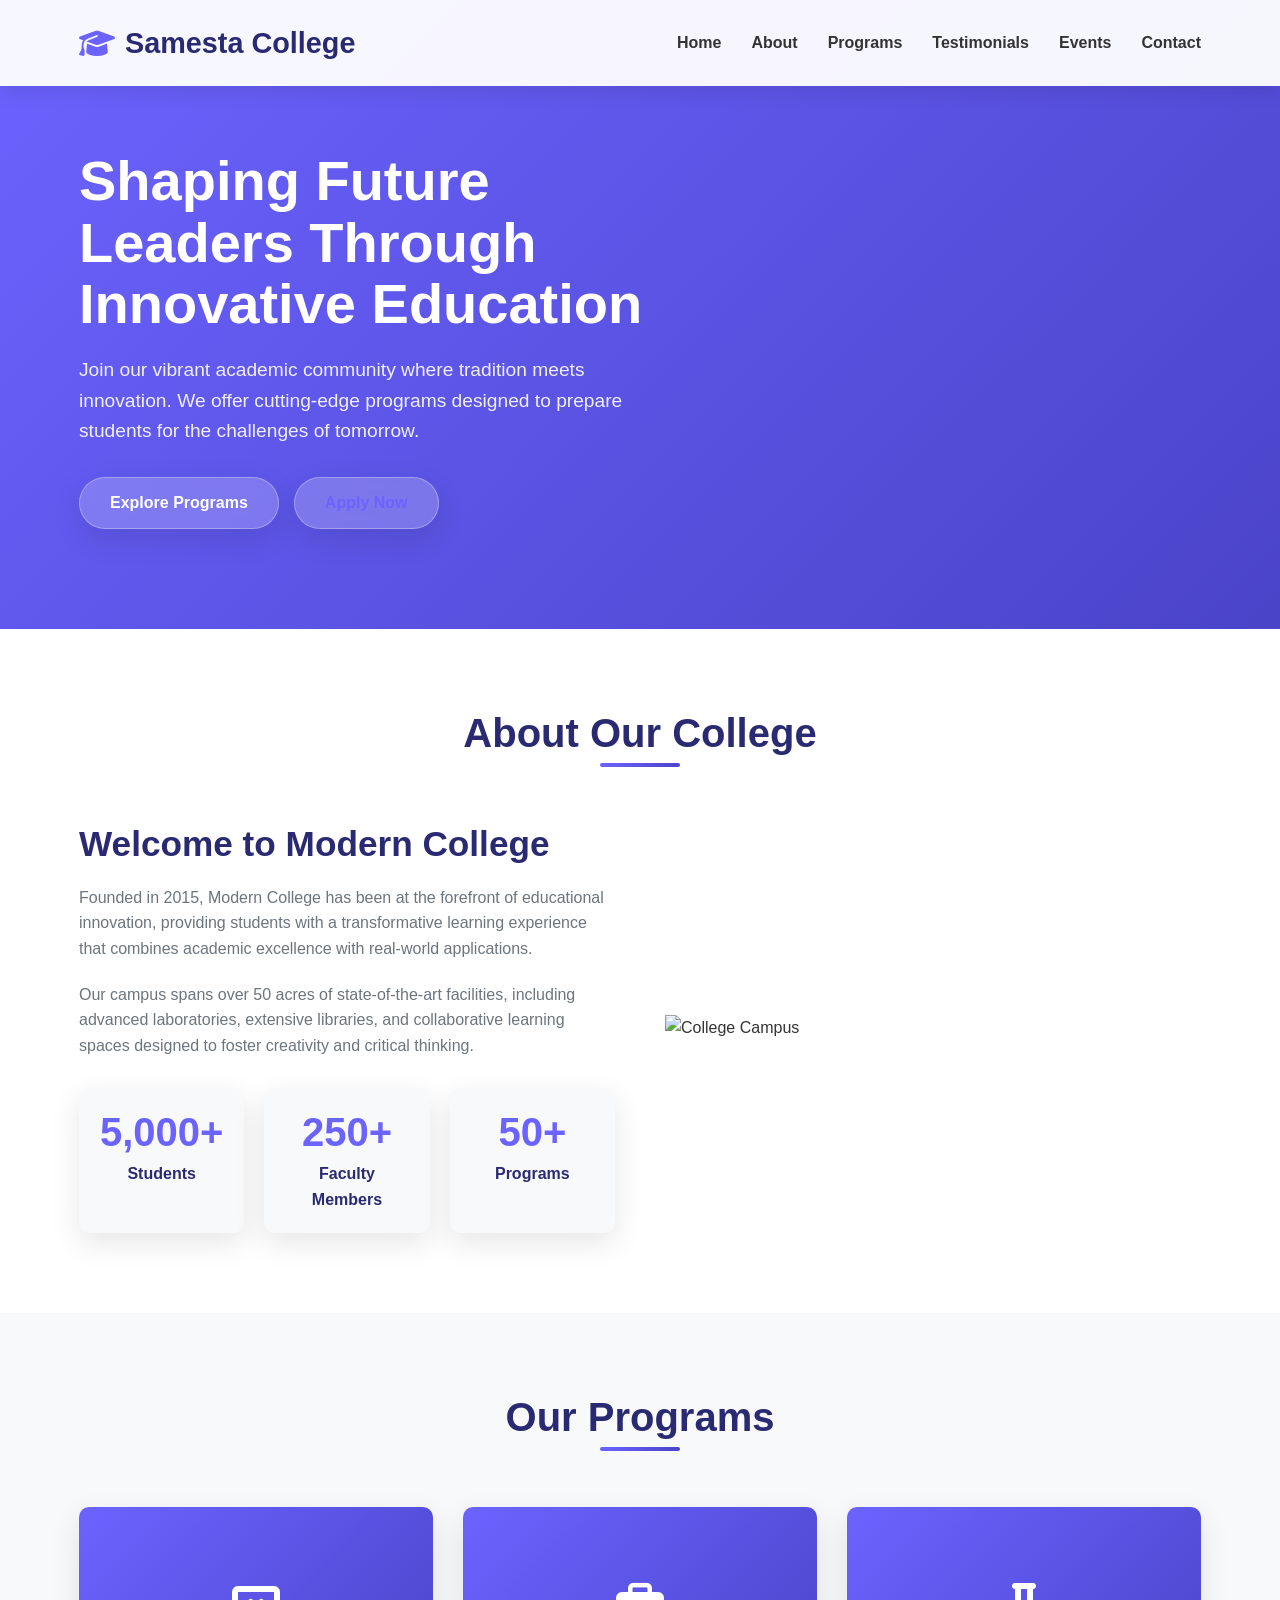
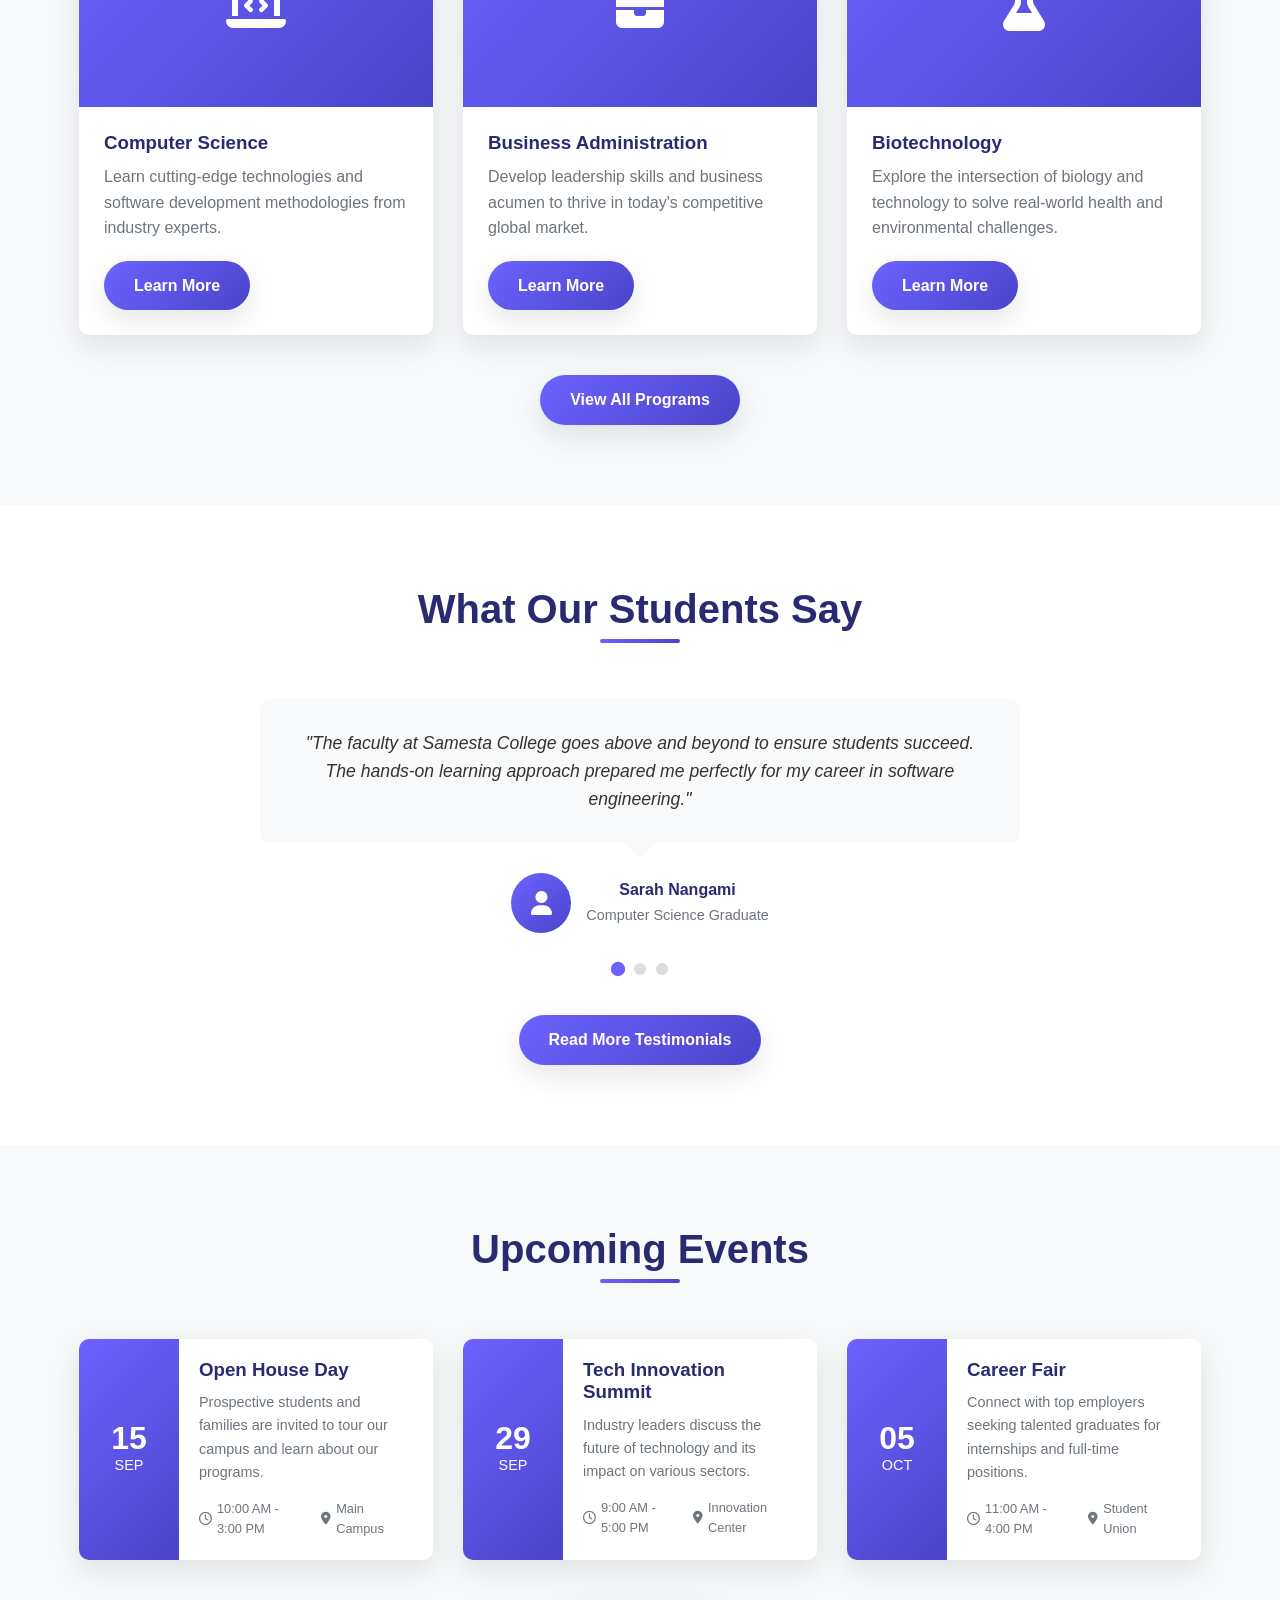
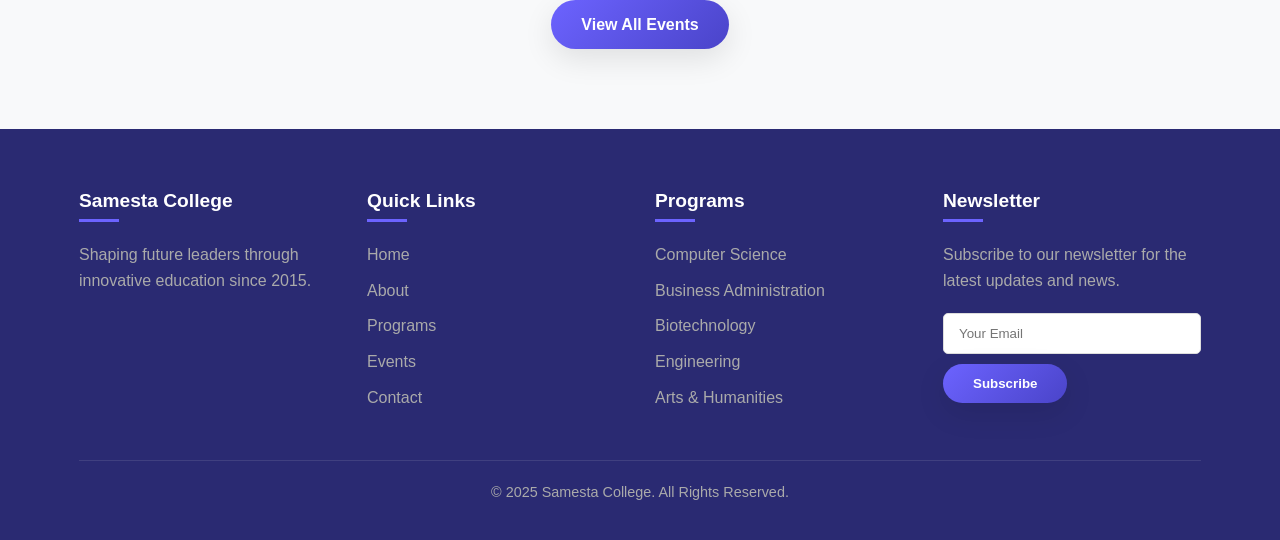
==== index.html @ 53176f8b "First Commit" ====
<!DOCTYPE html>
<html lang="en">
<head>
    <meta charset="UTF-8">
    <meta name="viewport" content="width=device-width, initial-scale=1.0">
    <title>Samesta College | Digital Education Experience</title>
    <link rel="stylesheet" href="https://cdnjs.cloudflare.com/ajax/libs/font-awesome/6.4.0/css/all.min.css">
    <link rel="stylesheet" href="styles/styles.css">
</head>
<body>
    <!-- Header & Navigation -->
    <header id="header">
        <div class="container">
            <nav class="navbar">
                <a href="index.html" class="logo"><i class="fas fa-graduation-cap"></i> Samesta College</a>
                <div class="menu-toggle" id="menu-toggle">
                    <i class="fas fa-bars"></i>
                </div>
                <ul class="nav-links" id="nav-links">
                    <li><a href="index.html">Home</a></li>
                    <li><a href="about.html">About</a></li>
                    <li><a href="programs.html">Programs</a></li>
                    <li><a href="testimonials.html">Testimonials</a></li>
                    <li><a href="events.html">Events</a></li>
                    <li><a href="contact.html">Contact</a></li>
                </ul>
            </nav>
        </div>
    </header>

    <!-- Hero Section -->
    <section class="hero" id="home">
        <div class="container">
            <div class="hero-content">
                <h1>Shaping Future Leaders Through Innovative Education</h1>
                <p>Join our vibrant academic community where tradition meets innovation. We offer cutting-edge programs designed to prepare students for the challenges of tomorrow.</p>
                <div class="hero-btns">
                    <a href="programs.html" class="btn">Explore Programs</a>
                    <a href="contact.html" class="btn btn-outline">Apply Now</a>
                </div>
            </div>
        </div>
    </section>

    <!-- About Section -->
    <section class="about" id="about">
        <div class="container">
            <div class="section-title">
                <h2>About Our College</h2>
            </div>
            <div class="about-content">
                <div class="about-text">
                    <h2>Welcome to Modern College</h2>
                    <p>Founded in 2015, Modern College has been at the forefront of educational innovation, providing students with a transformative learning experience that combines academic excellence with real-world applications.</p>
                    <p>Our campus spans over 50 acres of state-of-the-art facilities, including advanced laboratories, extensive libraries, and collaborative learning spaces designed to foster creativity and critical thinking.</p>
                    <div class="about-stats">
                        <div class="stat">
                            <h3>5,000+</h3>
                            <p>Students</p>
                        </div>
                        <div class="stat">
                            <h3>250+</h3>
                            <p>Faculty Members</p>
                        </div>
                        <div class="stat">
                            <h3>50+</h3>
                            <p>Programs</p>
                        </div>
                    </div>
                </div>
                <div class="about-image">
                    <img src="https://images.unsplash.com/photo-1523050854058-8df90110c9f1?ixlib=rb-4.0.3&auto=format&fit=crop&w=1000&q=80" alt="College Campus">
                </div>
            </div>
        </div>
    </section>

    <!-- Programs Section -->
    <section class="programs" id="programs">
        <div class="container">
            <div class="section-title">
                <h2>Our Programs</h2>
            </div>
            <div class="programs-grid">
                <div class="program-card">
                    <div class="program-img">
                        <i class="fas fa-laptop-code"></i>
                    </div>
                    <div class="program-content">
                        <h3>Computer Science</h3>
                        <p>Learn cutting-edge technologies and software development methodologies from industry experts.</p>
                        <a href="programs.html" class="btn">Learn More</a>
                    </div>
                </div>
                <div class="program-card">
                    <div class="program-img">
                        <i class="fas fa-briefcase"></i>
                    </div>
                    <div class="program-content">
                        <h3>Business Administration</h3>
                        <p>Develop leadership skills and business acumen to thrive in today's competitive global market.</p>
                        <a href="programs.html" class="btn">Learn More</a>
                    </div>
                </div>
                <div class="program-card">
                    <div class="program-img">
                        <i class="fas fa-flask"></i>
                    </div>
                    <div class="program-content">
                        <h3>Biotechnology</h3>
                        <p>Explore the intersection of biology and technology to solve real-world health and environmental challenges.</p>
                        <a href="programs.html" class="btn">Learn More</a>
                    </div>
                </div>
            </div>
            <div style="text-align: center; margin-top: 40px;">
                <a href="programs.html" class="btn">View All Programs</a>
            </div>
        </div>
    </section>

    <!-- Testimonials Section -->
    <section class="testimonials" id="testimonials">
        <div class="container">
            <div class="section-title">
                <h2>What Our Students Say</h2>
            </div>
            <div class="testimonial-carousel">
                <div class="testimonial-slide active">
                    <div class="testimonial-content">
                        <p>"The faculty at Samesta College goes above and beyond to ensure students succeed. The hands-on learning approach prepared me perfectly for my career in software engineering."</p>
                    </div>
                    <div class="testimonial-author">
                        <div class="author-img">
                            <i class="fas fa-user"></i>
                        </div>
                        <div class="author-info">
                            <h4>Sarah Nangami</h4>
                            <p>Computer Science Graduate</p>
                        </div>
                    </div>
                </div>
                <div class="testimonial-slide">
                    <div class="testimonial-content">
                        <p>"The diverse campus community and extensive extracurricular opportunities made my college experience unforgettable. I formed lifelong friendships and professional connections."</p>
                    </div>
                    <div class="testimonial-author">
                        <div class="author-img">
                            <i class="fas fa-user"></i>
                        </div>
                        <div class="author-info">
                            <h4>Michael Kariuki</h4>
                            <p>Business Administration Student</p>
                        </div>
                    </div>
                </div>
                <div class="testimonial-slide">
                    <div class="testimonial-content">
                        <p>"The research opportunities available to undergraduates at Modern College are exceptional. I was able to work on cutting-edge projects that directly impacted my field of study."</p>
                    </div>
                    <div class="testimonial-author">
                        <div class="author-img">
                            <i class="fas fa-user"></i>
                        </div>
                        <div class="author-info">
                            <h4>Emily Koki</h4>
                            <p>Biotechnology Major</p>
                        </div>
                    </div>
                </div>
                <div class="carousel-controls">
                    <span class="carousel-dot active" data-slide="0"></span>
                    <span class="carousel-dot" data-slide="1"></span>
                    <span class="carousel-dot" data-slide="2"></span>
                </div>
            </div>
            <div style="text-align: center; margin-top: 40px;">
                <a href="testimonials.html" class="btn">Read More Testimonials</a>
            </div>
        </div>
    </section>

    <!-- Events Section -->
    <section class="events" id="events">
        <div class="container">
            <div class="section-title">
                <h2>Upcoming Events</h2>
            </div>
            <div class="events-grid">
                <div class="event-card">
                    <div class="event-date">
                        <span class="day">15</span>
                        <span class="month">Sep</span>
                    </div>
                    <div class="event-content">
                        <h3>Open House Day</h3>
                        <p>Prospective students and families are invited to tour our campus and learn about our programs.</p>
                        <div class="event-meta">
                            <span><i class="far fa-clock"></i> 10:00 AM - 3:00 PM</span>
                            <span><i class="fas fa-map-marker-alt"></i> Main Campus</span>
                        </div>
                    </div>
                </div>
                <div class="event-card">
                    <div class="event-date">
                        <span class="day">29</span>
                        <span class="month">Sep</span>
                    </div>
                    <div class="event-content">
                        <h3>Tech Innovation Summit</h3>
                        <p>Industry leaders discuss the future of technology and its impact on various sectors.</p>
                        <div class="event-meta">
                            <span><i class="far fa-clock"></i> 9:00 AM - 5:00 PM</span>
                            <span><i class="fas fa-map-marker-alt"></i> Innovation Center</span>
                        </div>
                    </div>
                </div>
                <div class="event-card">
                    <div class="event-date">
                        <span class="day">05</span>
                        <span class="month">Oct</span>
                    </div>
                    <div class="event-content">
                        <h3>Career Fair</h3>
                        <p>Connect with top employers seeking talented graduates for internships and full-time positions.</p>
                        <div class="event-meta">
                            <span><i class="far fa-clock"></i> 11:00 AM - 4:00 PM</span>
                            <span><i class="fas fa-map-marker-alt"></i> Student Union</span>
                        </div>
                    </div>
                </div>
            </div>
            <div style="text-align: center; margin-top: 40px;">
                <a href="events.html" class="btn">View All Events</a>
            </div>
        </div>
    </section>

    <!-- Footer -->
    <footer>
        <div class="container">
            <div class="footer-content">
                <div class="footer-col">
                    <h3>Samesta College</h3>
                    <p>Shaping future leaders through innovative education since 2015.</p>
                </div>
                <div class="footer-col">
                    <h3>Quick Links</h3>
                    <ul class="footer-links">
                        <li><a href="index.html">Home</a></li>
                        <li><a href="about.html">About</a></li>
                        <li><a href="programs.html">Programs</a></li>
                        <li><a href="events.html">Events</a></li>
                        <li><a href="contact.html">Contact</a></li>
                    </ul>
                </div>
                <div class="footer-col">
                    <h3>Programs</h3>
                    <ul class="footer-links">
                        <li><a href="programs.html">Computer Science</a></li>
                        <li><a href="programs.html">Business Administration</a></li>
                        <li><a href="programs.html">Biotechnology</a></li>
                        <li><a href="programs.html">Engineering</a></li>
                        <li><a href="programs.html">Arts & Humanities</a></li>
                    </ul>
                </div>
                <div class="footer-col">
                    <h3>Newsletter</h3>
                    <p>Subscribe to our newsletter for the latest updates and news.</p>
                    <form class="newsletter-form">
                        <input type="email" placeholder="Your Email" class="form-control" style="margin-bottom: 10px;">
                        <button type="submit" class="btn">Subscribe</button>
                    </form>
                </div>
            </div>
            <div class="footer-bottom">
                <p>&copy; 2025 Samesta College. All Rights Reserved.</p>
            </div>
        </div>
    </footer>

    <script src="script/script.js"></script>
</body>
</html>
---- styles/styles.css ----
/* CSS Variables */
:root {
    --primary: #6c63ff;
    --secondary: #4a44c9;
    --accent: #ff6584;
    --dark: #2a2a72;
    --light: #f8f9fa;
    --gray: #6c757d;
    --gradient: linear-gradient(135deg, var(--primary), var(--secondary));
    --shadow: 0 10px 30px rgba(0, 0, 0, 0.1);
    --transition: all 0.3s ease;
}

/* Reset & Base Styles */
* {
    margin: 0;
    padding: 0;
    box-sizing: border-box;
}

html {
    scroll-behavior: smooth;
}

body {
    font-family: 'Segoe UI', Tahoma, Geneva, Verdana, sans-serif;
    line-height: 1.6;
    color: #333;
    background-color: var(--light);
    overflow-x: hidden;
}

h1, h2, h3, h4, h5 {
    font-weight: 700;
    line-height: 1.2;
    margin-bottom: 1rem;
}

p {
    margin-bottom: 1rem;
}

a {
    text-decoration: none;
    color: inherit;
}

ul {
    list-style: none;
}

img {
    max-width: 100%;
    height: auto;
}

.container {
    width: 90%;
    max-width: 1200px;
    margin: 0 auto;
    padding: 0 15px;
}

.btn {
    display: inline-block;
    padding: 12px 30px;
    background: var(--gradient);
    color: white;
    border-radius: 30px;
    font-weight: 600;
    transition: var(--transition);
    border: none;
    cursor: pointer;
    box-shadow: var(--shadow);
}

.btn:hover {
    transform: translateY(-3px);
    box-shadow: 0 15px 30px rgba(0, 0, 0, 0.2);
}

.btn-outline {
    background: transparent;
    border: 2px solid var(--primary);
    color: var(--primary);
}

.btn-outline:hover {
    background: var(--gradient);
    color: white;
}

section {
    padding: 80px 0;
}

.section-title {
    text-align: center;
    margin-bottom: 50px;
}

.section-title h2 {
    font-size: 2.5rem;
    color: var(--dark);
    position: relative;
    display: inline-block;
}

.section-title h2::after {
    content: '';
    position: absolute;
    bottom: -10px;
    left: 50%;
    transform: translateX(-50%);
    width: 80px;
    height: 4px;
    background: var(--gradient);
    border-radius: 2px;
}

/* Header & Navigation */
header {
    position: fixed;
    top: 0;
    left: 0;
    width: 100%;
    z-index: 1000;
    background: rgba(255, 255, 255, 0.95);
    box-shadow: 0 5px 20px rgba(0, 0, 0, 0.1);
    transition: var(--transition);
}

header.scrolled {
    background: white;
    padding: 10px 0;
}

.navbar {
    display: flex;
    justify-content: space-between;
    align-items: center;
    padding: 20px 0;
}

.logo {
    font-size: 1.8rem;
    font-weight: 700;
    color: var(--dark);
    display: flex;
    align-items: center;
}

.logo i {
    color: var(--primary);
    margin-right: 10px;
}

.nav-links {
    display: flex;
}

.nav-links li {
    margin-left: 30px;
}

.nav-links a {
    font-weight: 600;
    position: relative;
    padding: 5px 0;
}

.nav-links a::after {
    content: '';
    position: absolute;
    bottom: 0;
    left: 0;
    width: 0;
    height: 2px;
    background: var(--gradient);
    transition: var(--transition);
}

.nav-links a:hover::after {
    width: 100%;
}

.menu-toggle {
    display: none;
    font-size: 1.5rem;
    cursor: pointer;
}

/* Hero Section */
.hero {
    padding: 150px 0 100px;
    background: var(--gradient);
    color: white;
    position: relative;
    overflow: hidden;
}

.hero::before {
    content: '';
    position: absolute;
    top: 0;
    left: 0;
    width: 100%;
    height: 100%;
    background: url('[data-uri]');
    opacity: 0.2;
}

.hero-content {
    position: relative;
    z-index: 1;
    max-width: 600px;
}

.hero h1 {
    font-size: 3.5rem;
    margin-bottom: 20px;
    line-height: 1.1;
}

.hero p {
    font-size: 1.2rem;
    margin-bottom: 30px;
    opacity: 0.9;
}

.hero-btns {
    display: flex;
    gap: 15px;
}

.hero-btns .btn {
    background: rgba(255, 255, 255, 0.2);
    backdrop-filter: blur(10px);
    border: 1px solid rgba(255, 255, 255, 0.3);
}

.hero-btns .btn:hover {
    background: white;
    color: var(--primary);
}

/* About Section */
.about {
    background: white;
}

.about-content {
    display: grid;
    grid-template-columns: 1fr 1fr;
    gap: 50px;
    align-items: center;
}

.about-text h2 {
    font-size: 2.2rem;
    color: var(--dark);
    margin-bottom: 20px;
}

.about-text p {
    margin-bottom: 20px;
    color: var(--gray);
}

.about-stats {
    display: grid;
    grid-template-columns: repeat(3, 1fr);
    gap: 20px;
    margin-top: 30px;
}

.stat {
    text-align: center;
    padding: 20px;
    border-radius: 10px;
    background: var(--light);
    box-shadow: var(--shadow);
}

.stat h3 {
    font-size: 2.5rem;
    color: var(--primary);
    margin-bottom: 5px;
}

.stat p {
    font-weight: 600;
    color: var(--dark);
    margin: 0;
}

/* Programs Section */
.programs {
    background: var(--light);
}

.programs-grid {
    display: grid;
    grid-template-columns: repeat(auto-fit, minmax(300px, 1fr));
    gap: 30px;
}

.program-card {
    background: white;
    border-radius: 10px;
    overflow: hidden;
    box-shadow: var(--shadow);
    transition: var(--transition);
}

.program-card:hover {
    transform: translateY(-10px);
}

.program-img {
    height: 200px;
    background: var(--gradient);
    display: flex;
    align-items: center;
    justify-content: center;
    color: white;
    font-size: 3rem;
}

.program-content {
    padding: 25px;
}

.program-content h3 {
    color: var(--dark);
    margin-bottom: 10px;
}

.program-content p {
    color: var(--gray);
    margin-bottom: 20px;
}

/* Testimonials Section */
.testimonials {
    background: white;
    position: relative;
    overflow: hidden;
}

.testimonial-carousel {
    position: relative;
    max-width: 800px;
    margin: 0 auto;
}

.testimonial-slide {
    display: none;
    text-align: center;
    padding: 0 20px;
}

.testimonial-slide.active {
    display: block;
    animation: fadeIn 0.5s ease;
}

@keyframes fadeIn {
    from { opacity: 0; }
    to { opacity: 1; }
}

.testimonial-content {
    background: var(--light);
    padding: 30px;
    border-radius: 10px;
    margin-bottom: 30px;
    position: relative;
}

.testimonial-content::after {
    content: '';
    position: absolute;
    bottom: -15px;
    left: 50%;
    transform: translateX(-50%);
    width: 0;
    height: 0;
    border-left: 15px solid transparent;
    border-right: 15px solid transparent;
    border-top: 15px solid var(--light);
}

.testimonial-content p {
    font-style: italic;
    font-size: 1.1rem;
    margin-bottom: 0;
}

.testimonial-author {
    display: flex;
    align-items: center;
    justify-content: center;
}

.author-img {
    width: 60px;
    height: 60px;
    border-radius: 50%;
    background: var(--gradient);
    display: flex;
    align-items: center;
    justify-content: center;
    color: white;
    font-size: 1.5rem;
    margin-right: 15px;
}

.author-info h4 {
    margin-bottom: 5px;
    color: var(--dark);
}

.author-info p {
    color: var(--gray);
    margin: 0;
    font-size: 0.9rem;
}

.carousel-controls {
    display: flex;
    justify-content: center;
    margin-top: 30px;
}

.carousel-dot {
    width: 12px;
    height: 12px;
    border-radius: 50%;
    background: #ddd;
    margin: 0 5px;
    cursor: pointer;
    transition: var(--transition);
}

.carousel-dot.active {
    background: var(--primary);
    transform: scale(1.2);
}

/* Events Section */
.events {
    background: var(--light);
}

.events-grid {
    display: grid;
    grid-template-columns: repeat(auto-fit, minmax(300px, 1fr));
    gap: 30px;
}

.event-card {
    background: white;
    border-radius: 10px;
    overflow: hidden;
    box-shadow: var(--shadow);
    display: flex;
}

.event-date {
    background: var(--gradient);
    color: white;
    padding: 20px;
    display: flex;
    flex-direction: column;
    align-items: center;
    justify-content: center;
    min-width: 100px;
}

.event-date .day {
    font-size: 2rem;
    font-weight: 700;
    line-height: 1;
}

.event-date .month {
    font-size: 0.9rem;
    text-transform: uppercase;
}

.event-content {
    padding: 20px;
}

.event-content h3 {
    color: var(--dark);
    margin-bottom: 10px;
}

.event-content p {
    color: var(--gray);
    font-size: 0.9rem;
    margin-bottom: 15px;
}

.event-meta {
    display: flex;
    font-size: 0.8rem;
    color: var(--gray);
}

.event-meta span {
    margin-right: 15px;
    display: flex;
    align-items: center;
}

.event-meta i {
    margin-right: 5px;
}

/* Contact Section */
.contact {
    background: white;
}

.contact-content {
    display: grid;
    grid-template-columns: 1fr 1fr;
    gap: 50px;
}

.contact-info h3 {
    color: var(--dark);
    margin-bottom: 20px;
}

.contact-details {
    margin-bottom: 30px;
}

.contact-item {
    display: flex;
    margin-bottom: 15px;
}

.contact-icon {
    width: 40px;
    height: 40px;
    background: var(--gradient);
    border-radius: 50%;
    display: flex;
    align-items: center;
    justify-content: center;
    color: white;
    margin-right: 15px;
}

.contact-text h4 {
    margin-bottom: 5px;
    color: var(--dark);
}

.contact-text p {
    margin: 0;
    color: var(--gray);
}

.social-links {
    display: flex;
    gap: 15px;
}

.social-links a {
    width: 40px;
    height: 40px;
    background: var(--light);
    border-radius: 50%;
    display: flex;
    align-items: center;
    justify-content: center;
    transition: var(--transition);
}

.social-links a:hover {
    background: var(--gradient);
    color: white;
    transform: translateY(-5px);
}

.contact-form {
    background: var(--light);
    padding: 30px;
    border-radius: 10px;
}

.form-group {
    margin-bottom: 20px;
}

.form-group label {
    display: block;
    margin-bottom: 5px;
    font-weight: 600;
    color: var(--dark);
}

.form-control {
    width: 100%;
    padding: 12px 15px;
    border: 1px solid #ddd;
    border-radius: 5px;
    font-family: inherit;
    transition: var(--transition);
}

.form-control:focus {
    outline: none;
    border-color: var(--primary);
    box-shadow: 0 0 0 3px rgba(108, 99, 255, 0.2);
}

textarea.form-control {
    min-height: 150px;
    resize: vertical;
}

/* Footer */
footer {
    background: var(--dark);
    color: white;
    padding: 60px 0 20px;
}

.footer-content {
    display: grid;
    grid-template-columns: repeat(4, 1fr);
    gap: 30px;
    margin-bottom: 40px;
}

.footer-col h3 {
    font-size: 1.2rem;
    margin-bottom: 20px;
    position: relative;
    padding-bottom: 10px;
}

.footer-col h3::after {
    content: '';
    position: absolute;
    bottom: 0;
    left: 0;
    width: 40px;
    height: 3px;
    background: var(--primary);
}

.footer-col p {
    color: #aaa;
    margin-bottom: 20px;
}

.footer-links li {
    margin-bottom: 10px;
}

.footer-links a {
    color: #aaa;
    transition: var(--transition);
}

.footer-links a:hover {
    color: white;
    padding-left: 5px;
}

.footer-bottom {
    text-align: center;
    padding-top: 20px;
    border-top: 1px solid rgba(255, 255, 255, 0.1);
    color: #aaa;
    font-size: 0.9rem;
}

/* Page-specific Styles */
.page-hero {
    padding: 150px 0 80px;
    background: var(--gradient);
    color: white;
    text-align: center;
}

.page-hero h1 {
    font-size: 3rem;
    margin-bottom: 20px;
}

.breadcrumb {
    display: flex;
    justify-content: center;
    gap: 10px;
}

.breadcrumb a {
    color: rgba(255, 255, 255, 0.8);
}

.breadcrumb a:hover {
    color: white;
}

.breadcrumb span {
    color: white;
}

/* Programs Page */
.programs-page {
    padding: 80px 0;
}

.program-categories {
    display: flex;
    justify-content: center;
    margin-bottom: 40px;
    flex-wrap: wrap;
    gap: 10px;
}

.category-btn {
    padding: 10px 20px;
    background: var(--light);
    border: none;
    border-radius: 30px;
    cursor: pointer;
    transition: var(--transition);
    font-weight: 600;
}

.category-btn.active {
    background: var(--gradient);
    color: white;
}

/* Responsive Styles */
@media (max-width: 992px) {
    .about-content, .contact-content {
        grid-template-columns: 1fr;
    }
    
    .footer-content {
        grid-template-columns: repeat(2, 1fr);
    }
}

@media (max-width: 768px) {
    .menu-toggle {
        display: block;
    }
    
    .nav-links {
        position: fixed;
        top: 80px;
        left: -100%;
        width: 100%;
        height: calc(100vh - 80px);
        background: white;
        flex-direction: column;
        align-items: center;
        justify-content: flex-start;
        padding-top: 50px;
        transition: var(--transition);
    }
    
    .nav-links.active {
        left: 0;
    }
    
    .nav-links li {
        margin: 15px 0;
    }
    
    .hero h1 {
        font-size: 2.5rem;
    }
    
    .hero-btns {
        flex-direction: column;
        gap: 10px;
    }
    
    .about-stats {
        grid-template-columns: 1fr;
    }
    
    .section-title h2 {
        font-size: 2rem;
    }
    
    .page-hero h1 {
        font-size: 2.5rem;
    }
}

@media (max-width: 576px) {
    .footer-content {
        grid-template-columns: 1fr;
    }
    
    .event-card {
        flex-direction: column;
    }
    
    .event-date {
        flex-direction: row;
        justify-content: center;
        gap: 10px;
        min-height: 80px;
    }
    
    .program-categories {
        flex-direction: column;
        align-items: center;
    }
    
    .category-btn {
        width: 200px;
    }
}
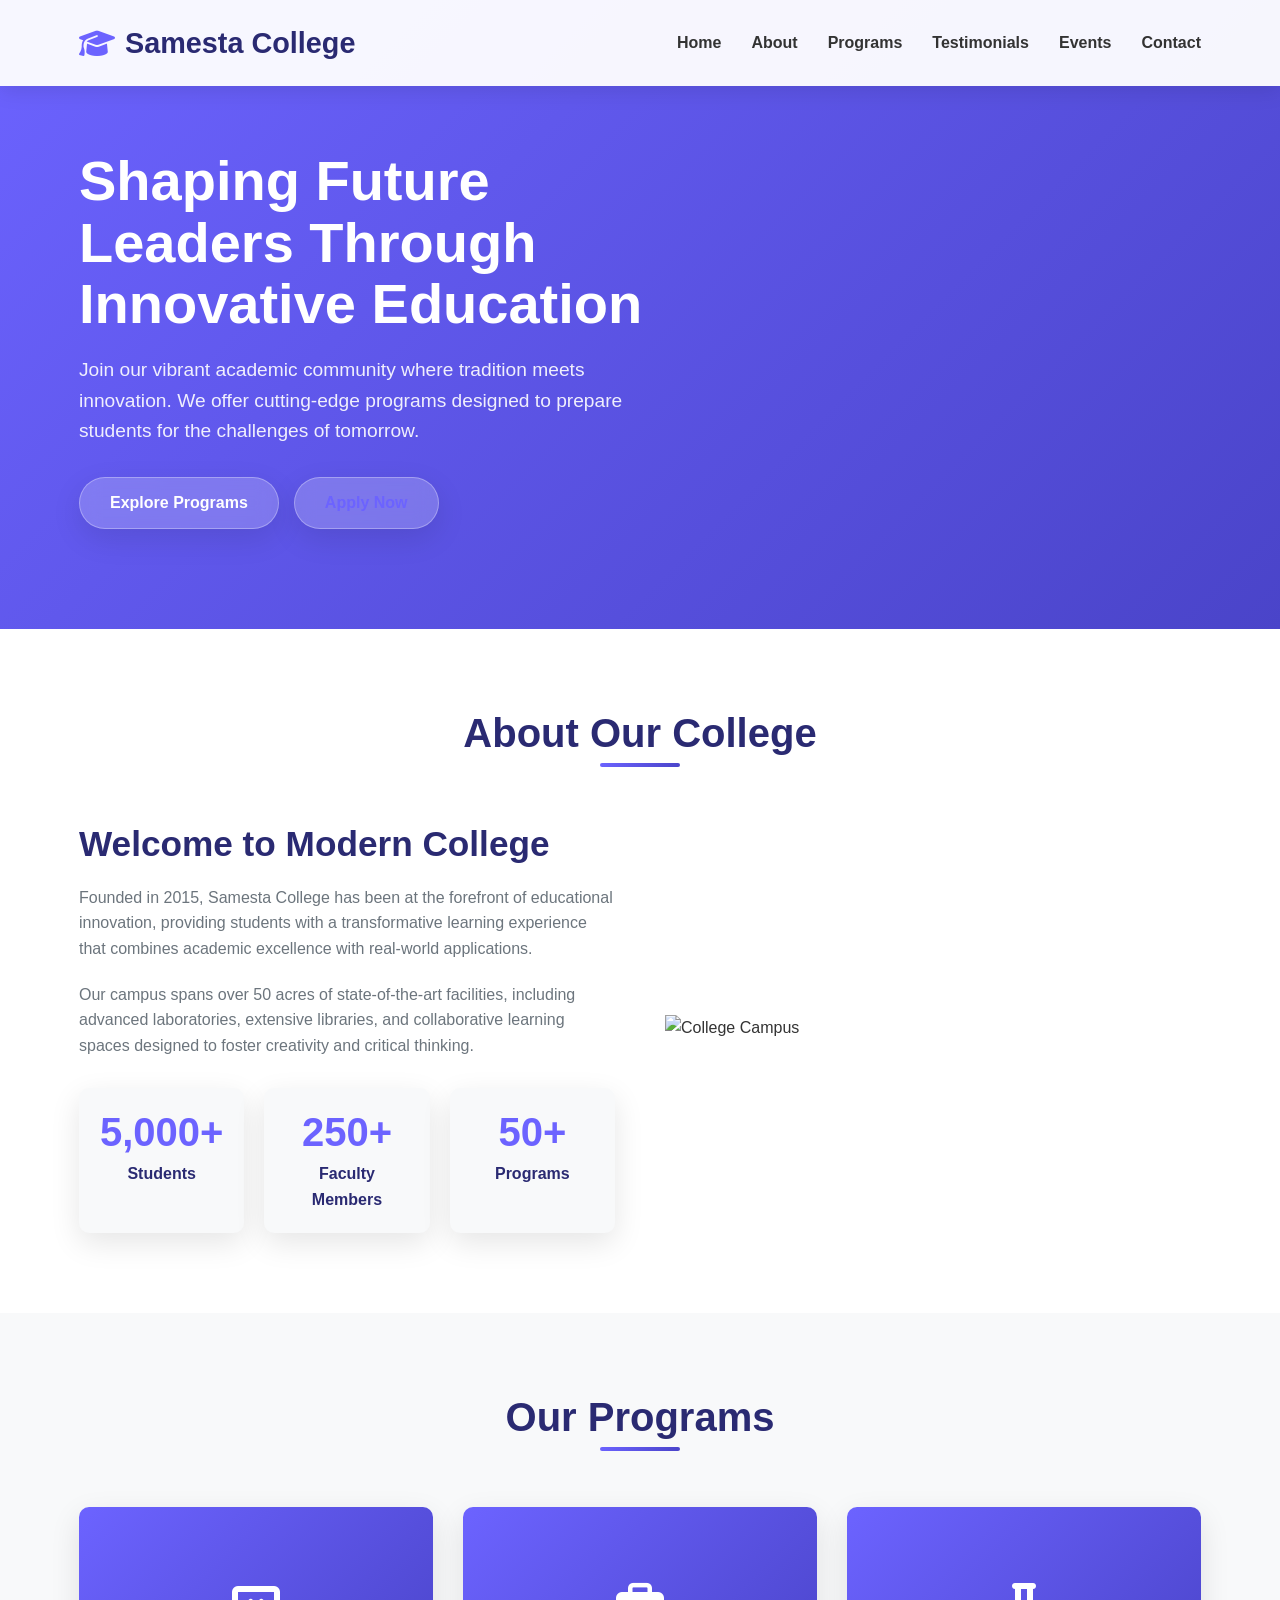
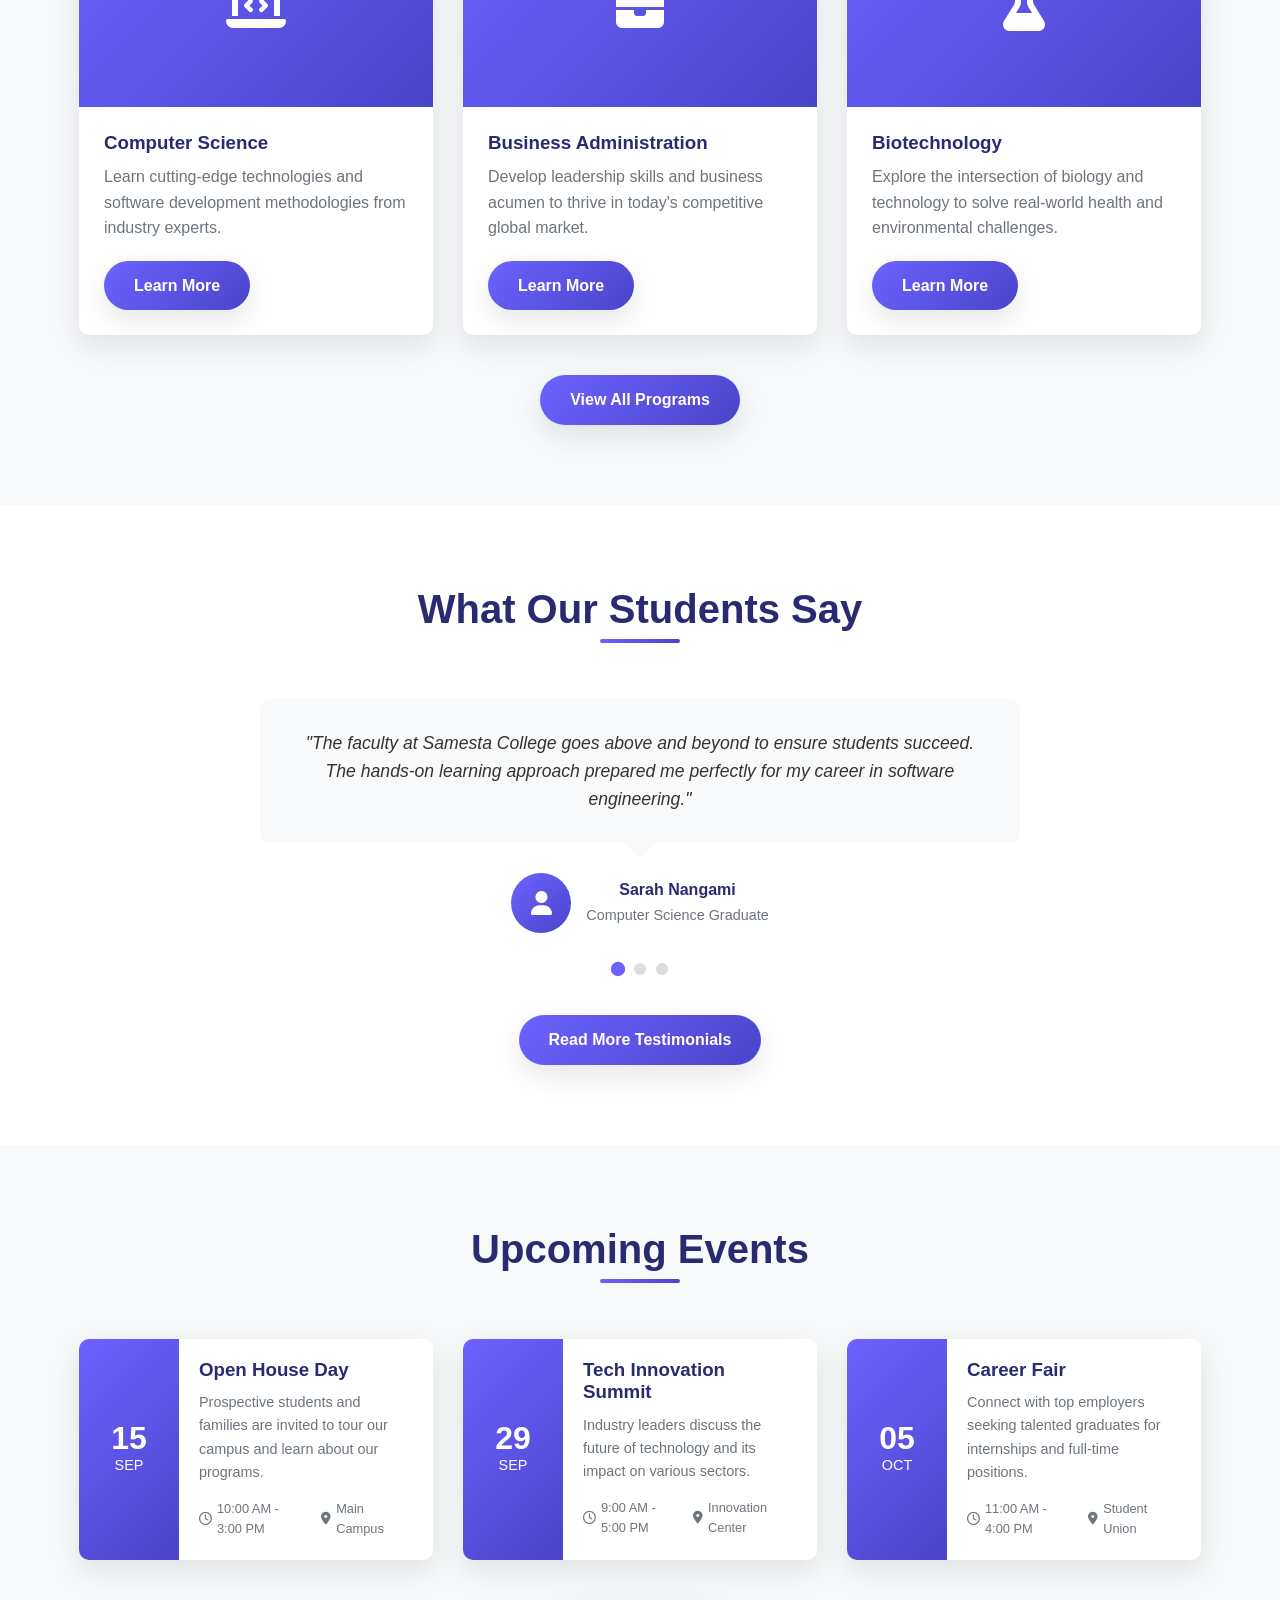
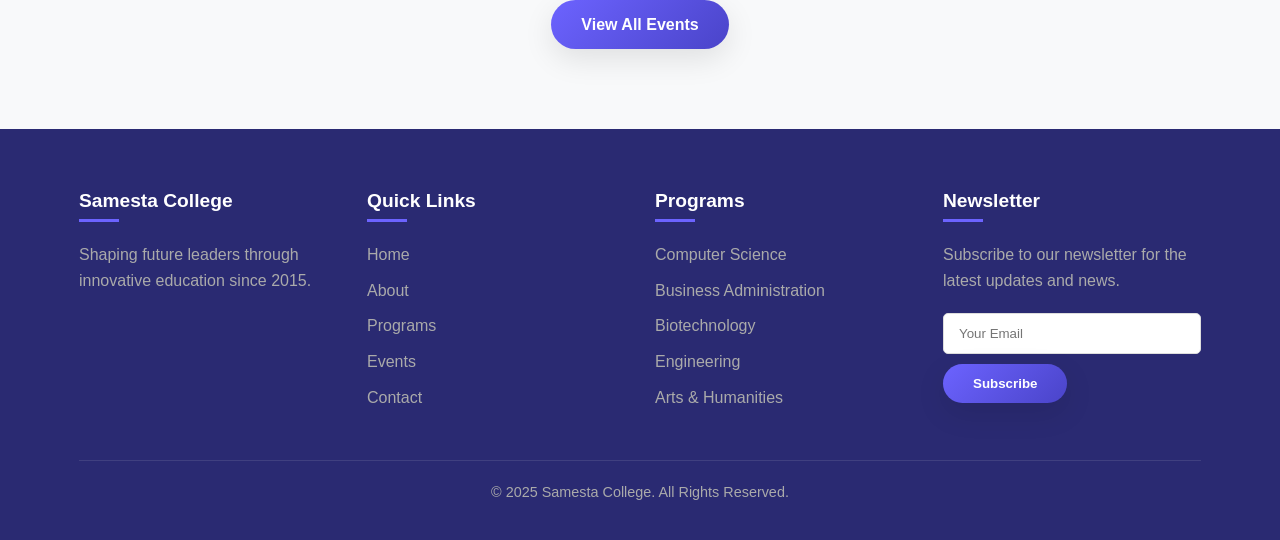
==== commit 9639204c: "Second commit on landing page" ====
--- a/index.html
+++ b/index.html
@@ -51,7 +51,7 @@
             <div class="about-content">
                 <div class="about-text">
                     <h2>Welcome to Modern College</h2>
-                    <p>Founded in 2015, Modern College has been at the forefront of educational innovation, providing students with a transformative learning experience that combines academic excellence with real-world applications.</p>
+                    <p>Founded in 2015, Samesta College has been at the forefront of educational innovation, providing students with a transformative learning experience that combines academic excellence with real-world applications.</p>
                     <p>Our campus spans over 50 acres of state-of-the-art facilities, including advanced laboratories, extensive libraries, and collaborative learning spaces designed to foster creativity and critical thinking.</p>
                     <div class="about-stats">
                         <div class="stat">
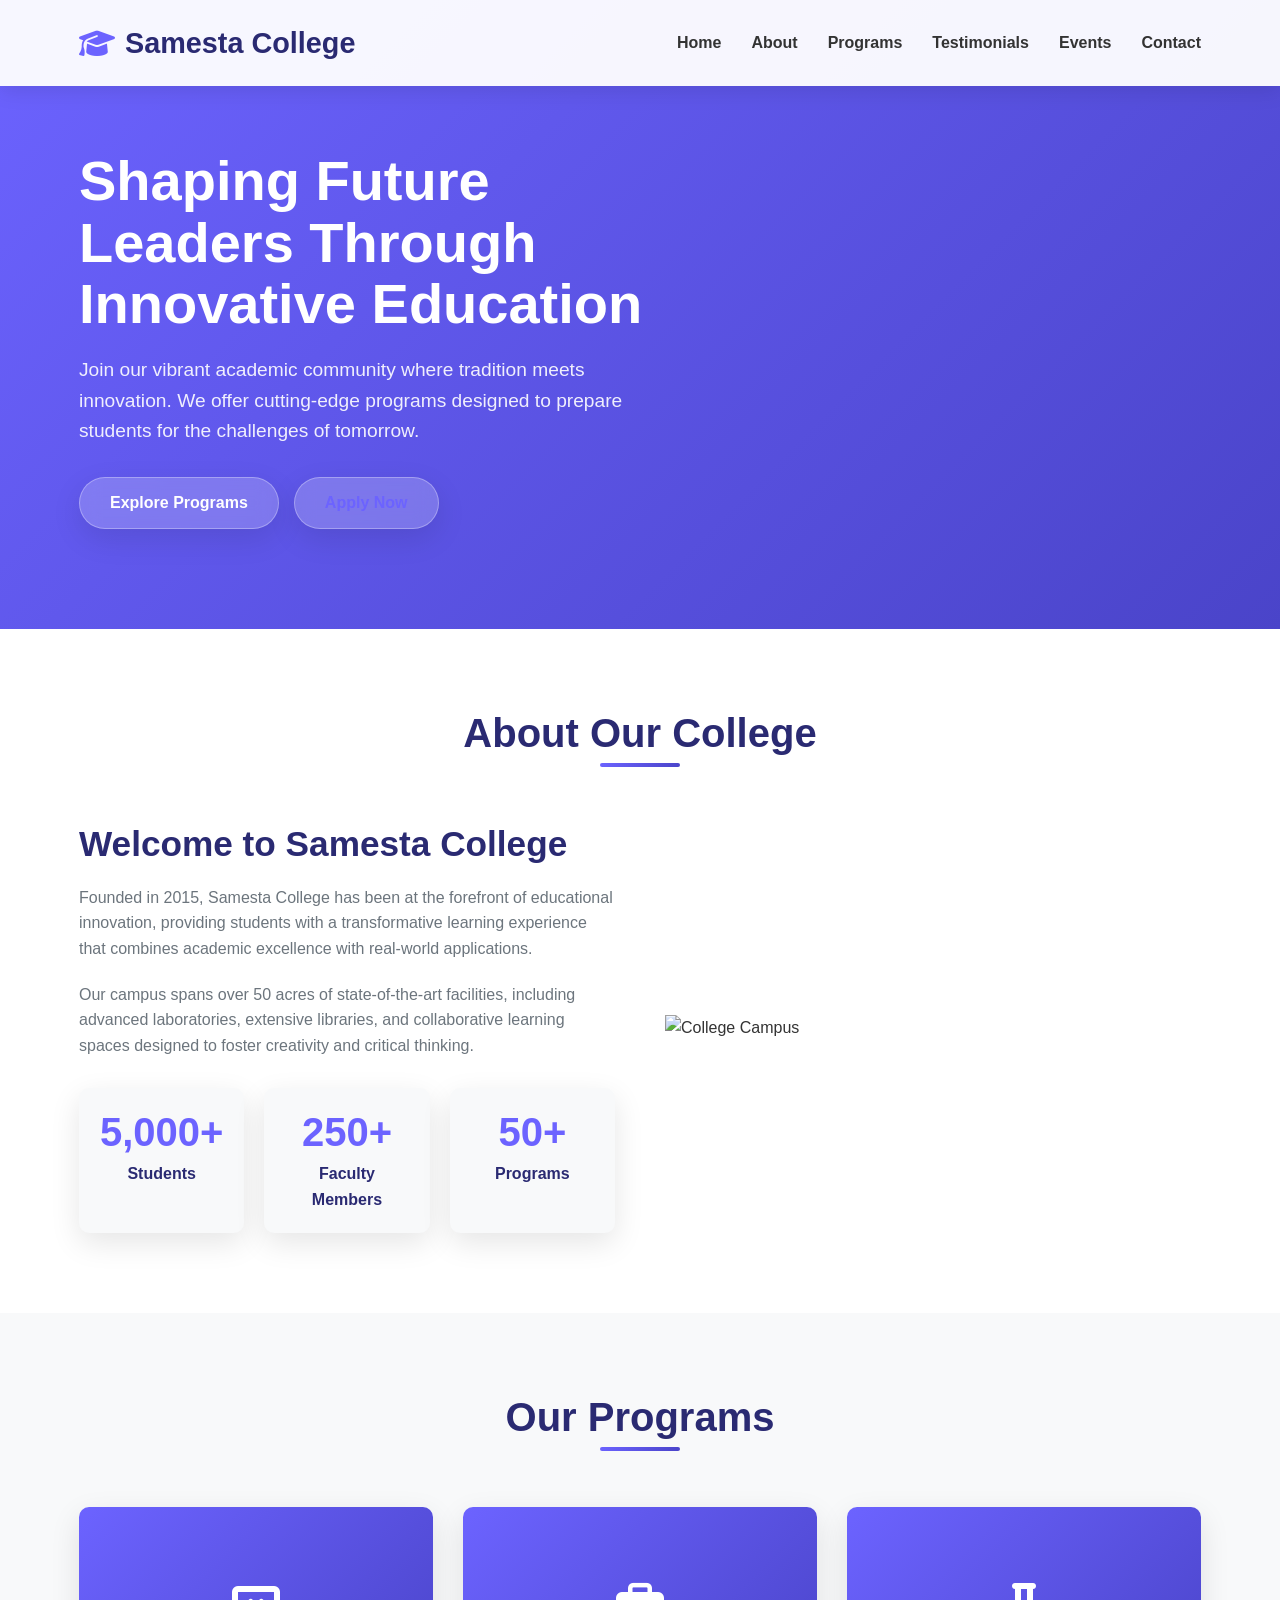
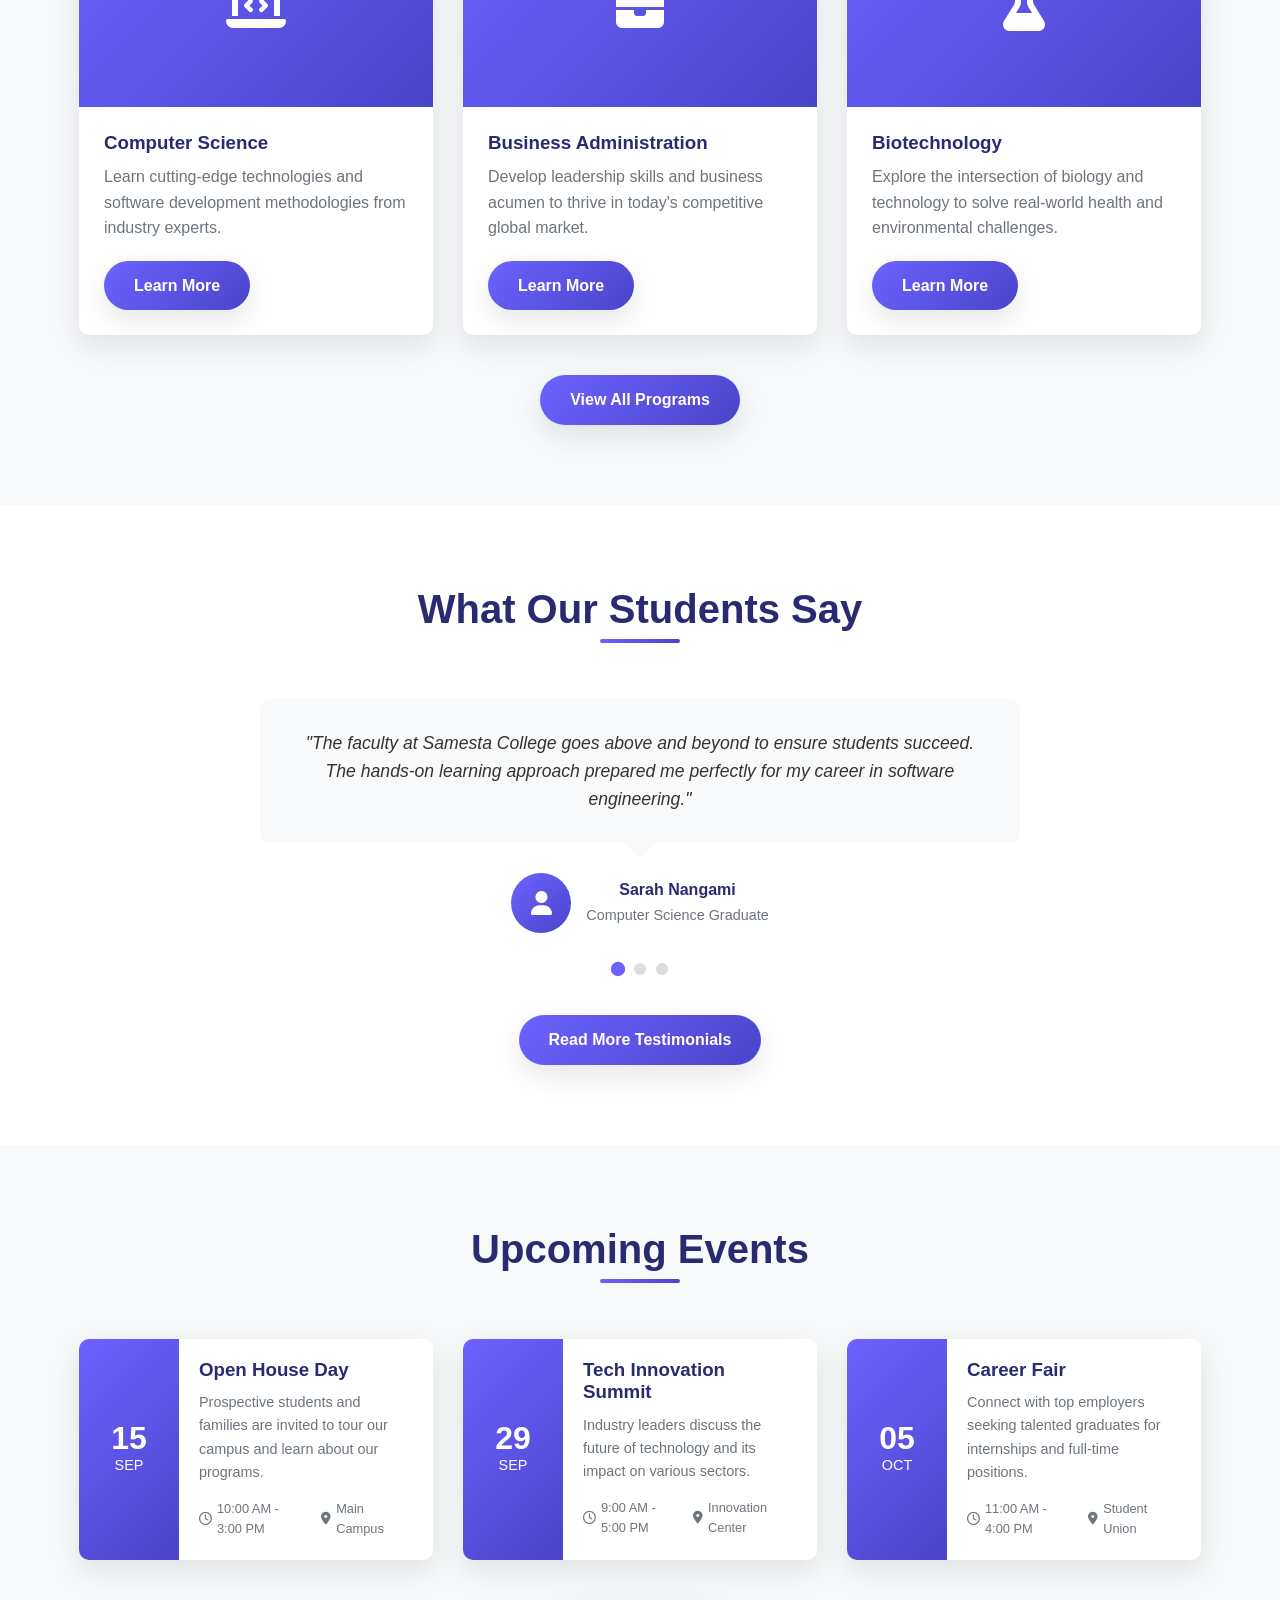
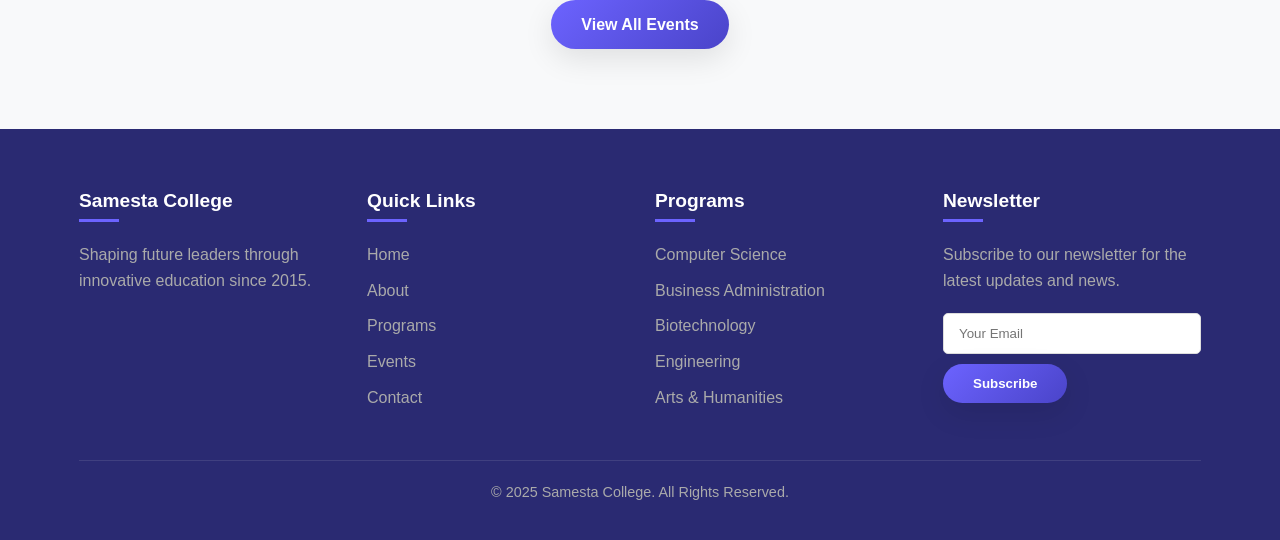
==== commit b1f45946: "modified landing page" ====
--- a/index.html
+++ b/index.html
@@ -50,7 +50,7 @@
             </div>
             <div class="about-content">
                 <div class="about-text">
-                    <h2>Welcome to Modern College</h2>
+                    <h2>Welcome to Samesta College</h2>
                     <p>Founded in 2015, Samesta College has been at the forefront of educational innovation, providing students with a transformative learning experience that combines academic excellence with real-world applications.</p>
                     <p>Our campus spans over 50 acres of state-of-the-art facilities, including advanced laboratories, extensive libraries, and collaborative learning spaces designed to foster creativity and critical thinking.</p>
                     <div class="about-stats">
